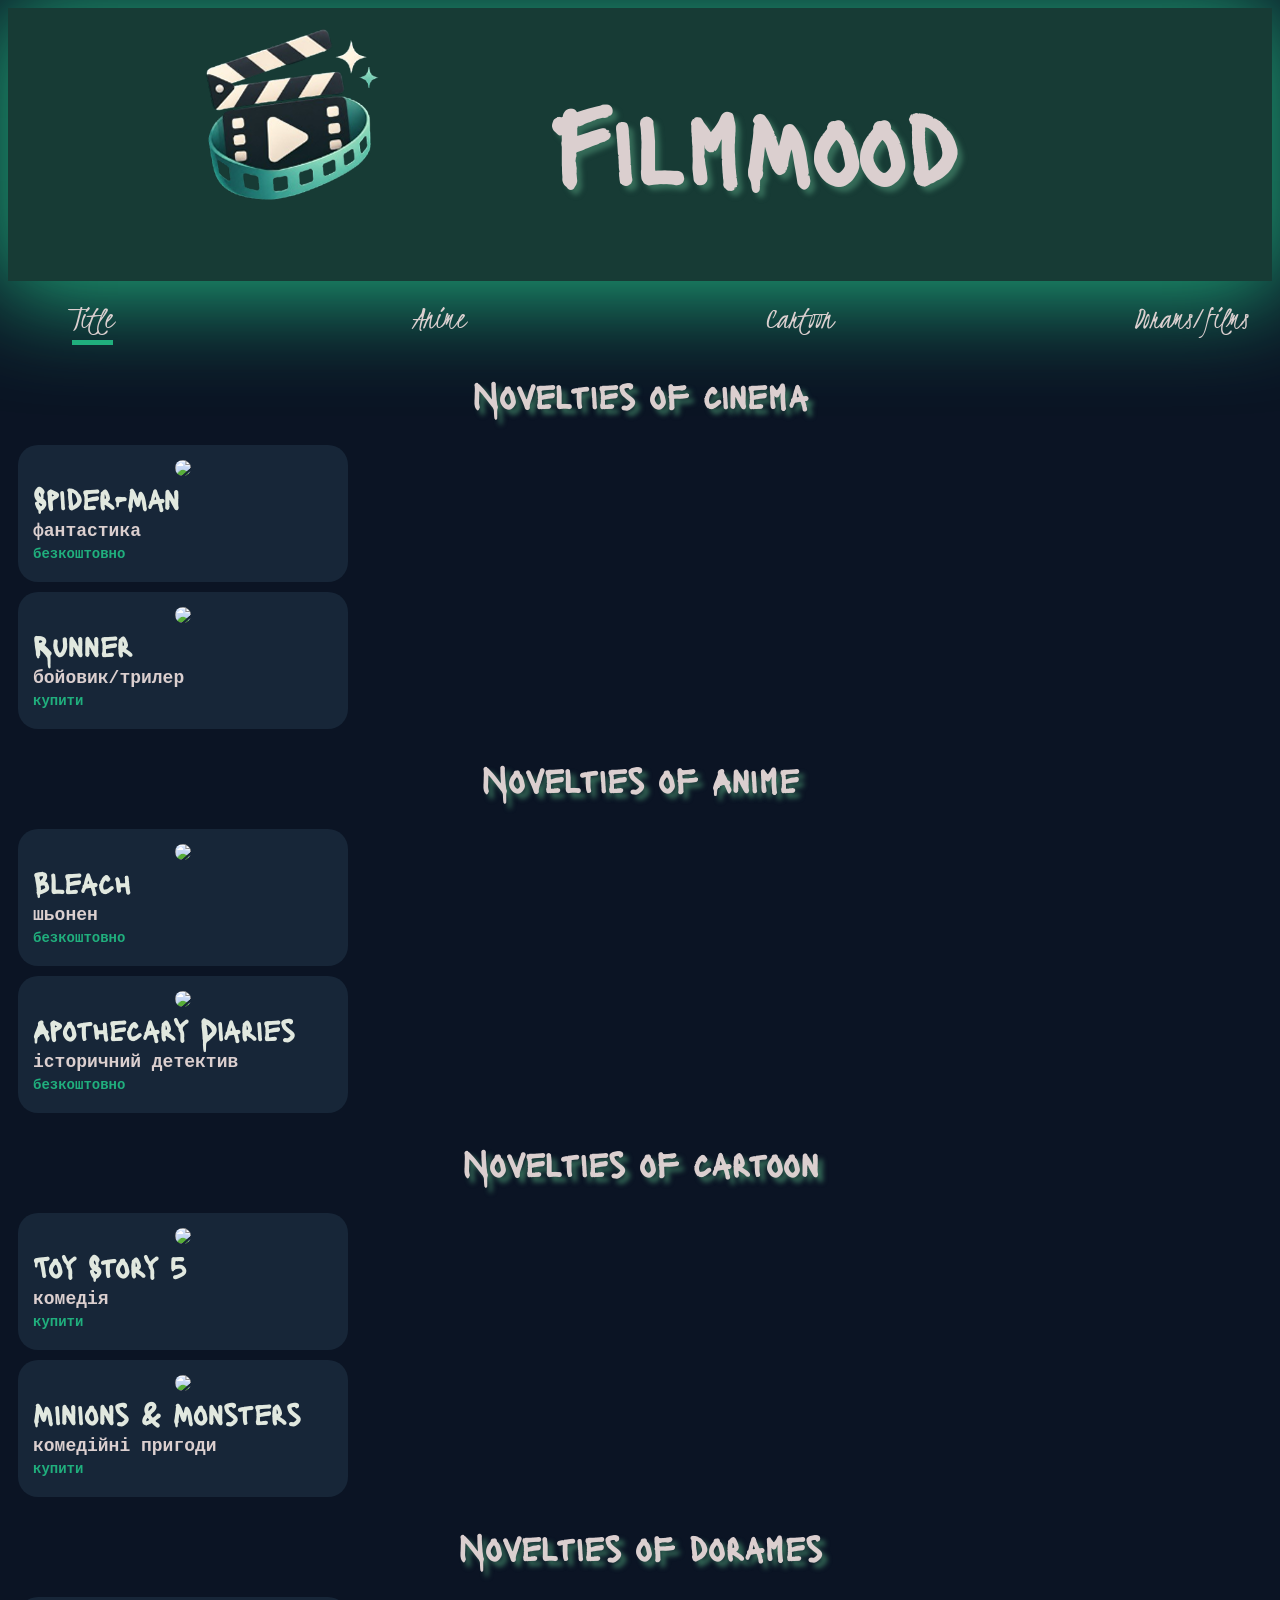
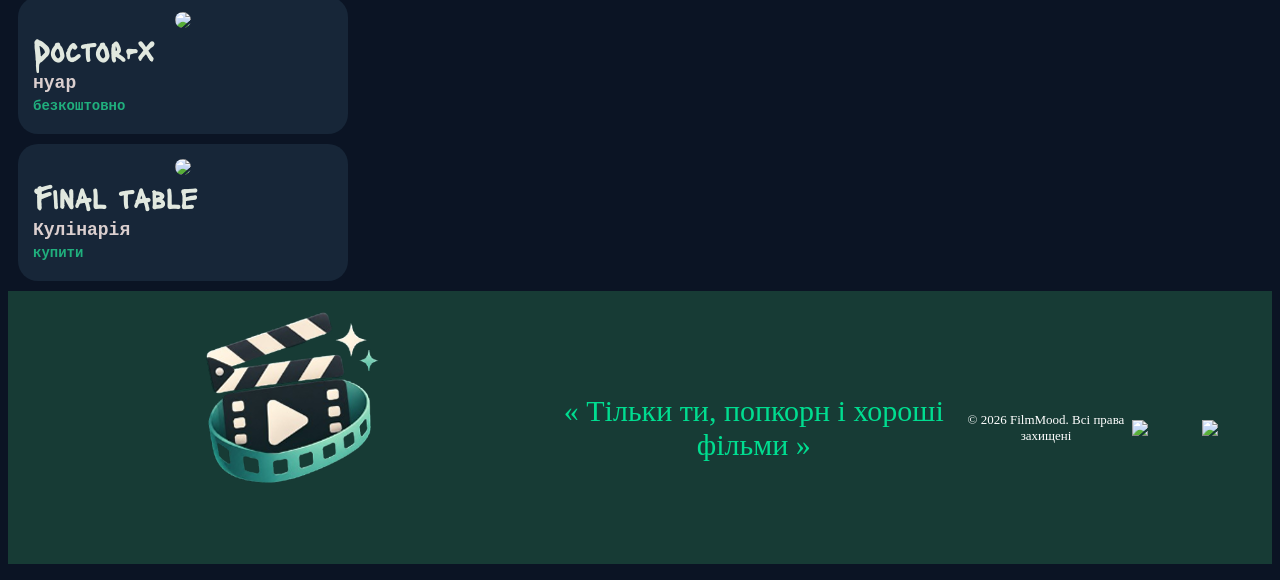
==== index.html @ c06ae925 "Basically, everything is done, but the cards are positioned incorrectly, and the footer isn't quite " ====
<!DOCTYPE html>
<html lang="en">
<head>
    <meta charset="UTF-8">
    <meta name="viewport" content="width=device-width, initial-scale=1.0">
    <title>Document</title>
    <link rel="stylesheet" href="style.css">
</head>
<body>
    <script src="script.js"></script>
    <header>
        <img class="logo" src="logo.png">
        <h1>FilmMood</h1>
    </header>
    <nav>
        <ul>
            <li class="line">Title</li>
            <li>Anime</li>
            <li>Cartoon</li>
            <li>Dorams/films</li>
        </ul>
    </nav>

    <main>
        <h2>Novelties of cinema</h2>
        <div class="Noc">
        <div class="card">
            <img class="films" src="https://thumb.wikimedia.org/wikipedia/en/thumb/9/9a/Spider-Man_Brand_New_Day_poster.jpg/250px-Spider-Man_Brand_New_Day_poster.jpg?utm_source=en.wikipedia.org&utm_campaign=parser&utm_content=thumbnail">
            <h4 class="name">Spider-Man</h4>
            <h5 class="genry">фантастика</h5>
            <h6 class="Freebuy">безкоштовно</h6>
        </div>
        <div class="card">
            <img class="films" src="https://m.media-amazon.com/images/M/MV5BOThmN2YyMzMtN2Y2Zi00MjViLTg2NzQtNGM0ZDU3ZDAyYThhXkEyXkFqcGc@._V1_FMjpg_UX1000_.jpg">
            <h4 class="name">Runner</h4>
            <h5 class="genry">бойовик/трилер</h5>
            <h6 class="Freebuy">купити</h6>
        </div>
        </div>

        <h2>Novelties of Anime</h2>
        <div class="Noa">
         <div class="card">
            <img class="films" src="https://encrypted-tbn0.gstatic.com/images?q=tbn:ANd9GcRFoAQlCctjVgiwC93IUdDPCcVW54shdFT6TCxmB1zszD07LNyOIKJiSaw&s=10">
            <h4 class="name">Bleach</h4>
            <h5 class="genry">шьонен</h5>
            <h6 class="Freebuy">безкоштовно</h6>
         </div>
         <div class="card">
            <img class="films" src="https://static.yakaboo.ua/media/catalog/product/k/u/kusuriya_no_hitorigoto-3_jacket-ua-1020x1560.jpg">
            <h4 class="name">Apothecary Diaries</h4>
            <h5 class="genry">історичний детектив</h5>
            <h6 class="Freebuy">безкоштовно</h6>
         </div>
        </div>


        <h2>Novelties of cartoon</h2>
        <div class="Noct">
        <div class="card">
            <img class="films" src="https://thumb.wikimedia.org/wikipedia/en/thumb/0/08/Toy_Story_5_poster.jpg/250px-Toy_Story_5_poster.jpg?utm_source=en.wikipedia.org&utm_campaign=parser&utm_content=thumbnail">
            <h4 class="name">Toy Story 5</h4>
            <h5 class="genry">комедія</h5>
            <h6 class="Freebuy">купити</h6>
        </div>
        <div class="card">
            <img class="films" src="https://m.media-amazon.com/images/M/MV5BZjZkNzgyYTUtNjA1Yy00OTNmLTg5YWEtNmU4ZGM0ZjkwMmZhXkEyXkFqcGc@._V1_.jpg">
            <h4 class="name">Minions & Monsters</h4>
            <h5 class="genry">комедійні пригоди</h5>
            <h6 class="Freebuy">купити</h6>
        </div>
        </div>

        <h2>Novelties of dorames</h2>
        <div class="Nod">
        <div class="card">
            <img class="films" src="https://m.media-amazon.com/images/M/MV5BNGM2YmJmYjEtYzM3Yi00NTM1LWJhYmMtOWMyMzEzZDBlYzQwXkEyXkFqcGc@._V1_.jpg">
            <h4 class="name">Doctor-X</h4>
            <h5 class="genry">нуар</h5>
            <h6 class="Freebuy">безкоштовно</h6>
        </div>
        <div class="card">
            <img class="films" src="https://encrypted-tbn0.gstatic.com/images?q=tbn:ANd9GcQjYSuNGYl3VYTRoQP1Ye0yZyS2nHsPxU53H6LZZL9EVw&s">
            <h4 class="name">Final table</h4>
            <h5 class="genry">Кулінарія</h5>
            <h6 class="Freebuy">купити</h6>
        </div>
        </div>

    </main>

    <footer>
        <img class="logo" src="logo.png">
        <p class="big">«  Тільки ти, попкорн і хороші фільми  »</p>
        <p class="smal">© 2026 FilmMood. Всі права захищені</p>
        <img class="sm" src="https://static.vecteezy.com/system/resources/previews/018/930/415/non_2x/instagram-logo-instagram-icon-transparent-free-png.png">
        <img class="sm" src="https://static.vecteezy.com/system/resources/thumbnails/023/986/939/small/tiktok-logo-tiktok-logo-transparent-tiktok-icon-transparent-free-free-png.png">
    </footer>
</body>
</html>
---- style.css ----
@import url('https://fonts.googleapis.com/css2?family=Lacquer&family=Roboto:ital,wght@0,100..900;1,100..900&display=swap');
@import url('https://fonts.googleapis.com/css2?family=Kristi&family=Lacquer&family=Roboto:ital,wght@0,100..900;1,100..900&display=swap');
@import url('https://fonts.googleapis.com/css2?family=Castoro+Titling&family=Kristi&family=Lacquer&family=Roboto:ital,wght@0,100..900;1,100..900&display=swap');

body{
    background-color: #0B1424;
    text-align: center;
    color: #DBCFCF ;
}

.logo{
    margin-left: 150px;
    margin-right: 100px;
}

header{
    background-color: #173B35;
    font-family: 'Lacquer';
    display: flex;
    justify-content: left;
    align-items: center;
    font-size: 50px;
    box-shadow: 0 5px 100px 10px #20AF7D;
}

h1{
    text-shadow: 5px 5px 5px #356B58;
}


ul{
    display: flex;
    justify-content: center;
    gap: 300px;
}

li{
    list-style:none;
    font-family: 'Kristi';
    font-size: 35px;
}

.line{
    border-bottom: solid 5px #20AF7D;
}

h2{
    font-family: 'Lacquer';
    text-shadow: 5px 5px 5px #356B58;
    font-size: 35px;
}

.films{
    height: 250px;
    border-radius: 20px;
}

.Nof{
    display: flex;
    justify-content: center;
    gap: 20px;
}


.card{
    background-color: #172638;
    border-radius: 20px;
    width: 300px;
    padding: 15px;
    margin: 10px;

}

.card:hover{
    background-color: #172638;
    border-radius: 20px;
    width: 300px;
    padding: 15px;
    margin: 10px;
    box-shadow: 10px 10px  15px 5px #356B58;
}

.name{
    color: #E1E8DF;
    font-size: 30px;
    font-family: 'Lacquer';
    text-align: left;
    margin-top: 0;
    margin-bottom: 5px;
}

.genry{
    color: #DBCFCF;
    font-size: 18px;
    font-family: monospace;
    text-align: left;
    margin-top: 0;
    margin-bottom: 5px;
}

.Freebuy{
    color: #20AF7D;
    font-size: 14px;
    font-family: monospace;
    text-align: left;
    margin-top: 0;
    margin-bottom: 5px;
}

.sm{
    border: 100%;
    width: 85px;
}

footer{
    background-color: #173B35;
    font-family: 'Castoro+Titling';
    display: flex;
    justify-content: center;
    align-items: center;
    font-size: 25px;
}

.big{
    font-size: 30px;
    color: #00DD90;
}

.smal{
    display: block;
    font-size: 13px;
    color: #ffffff;
}
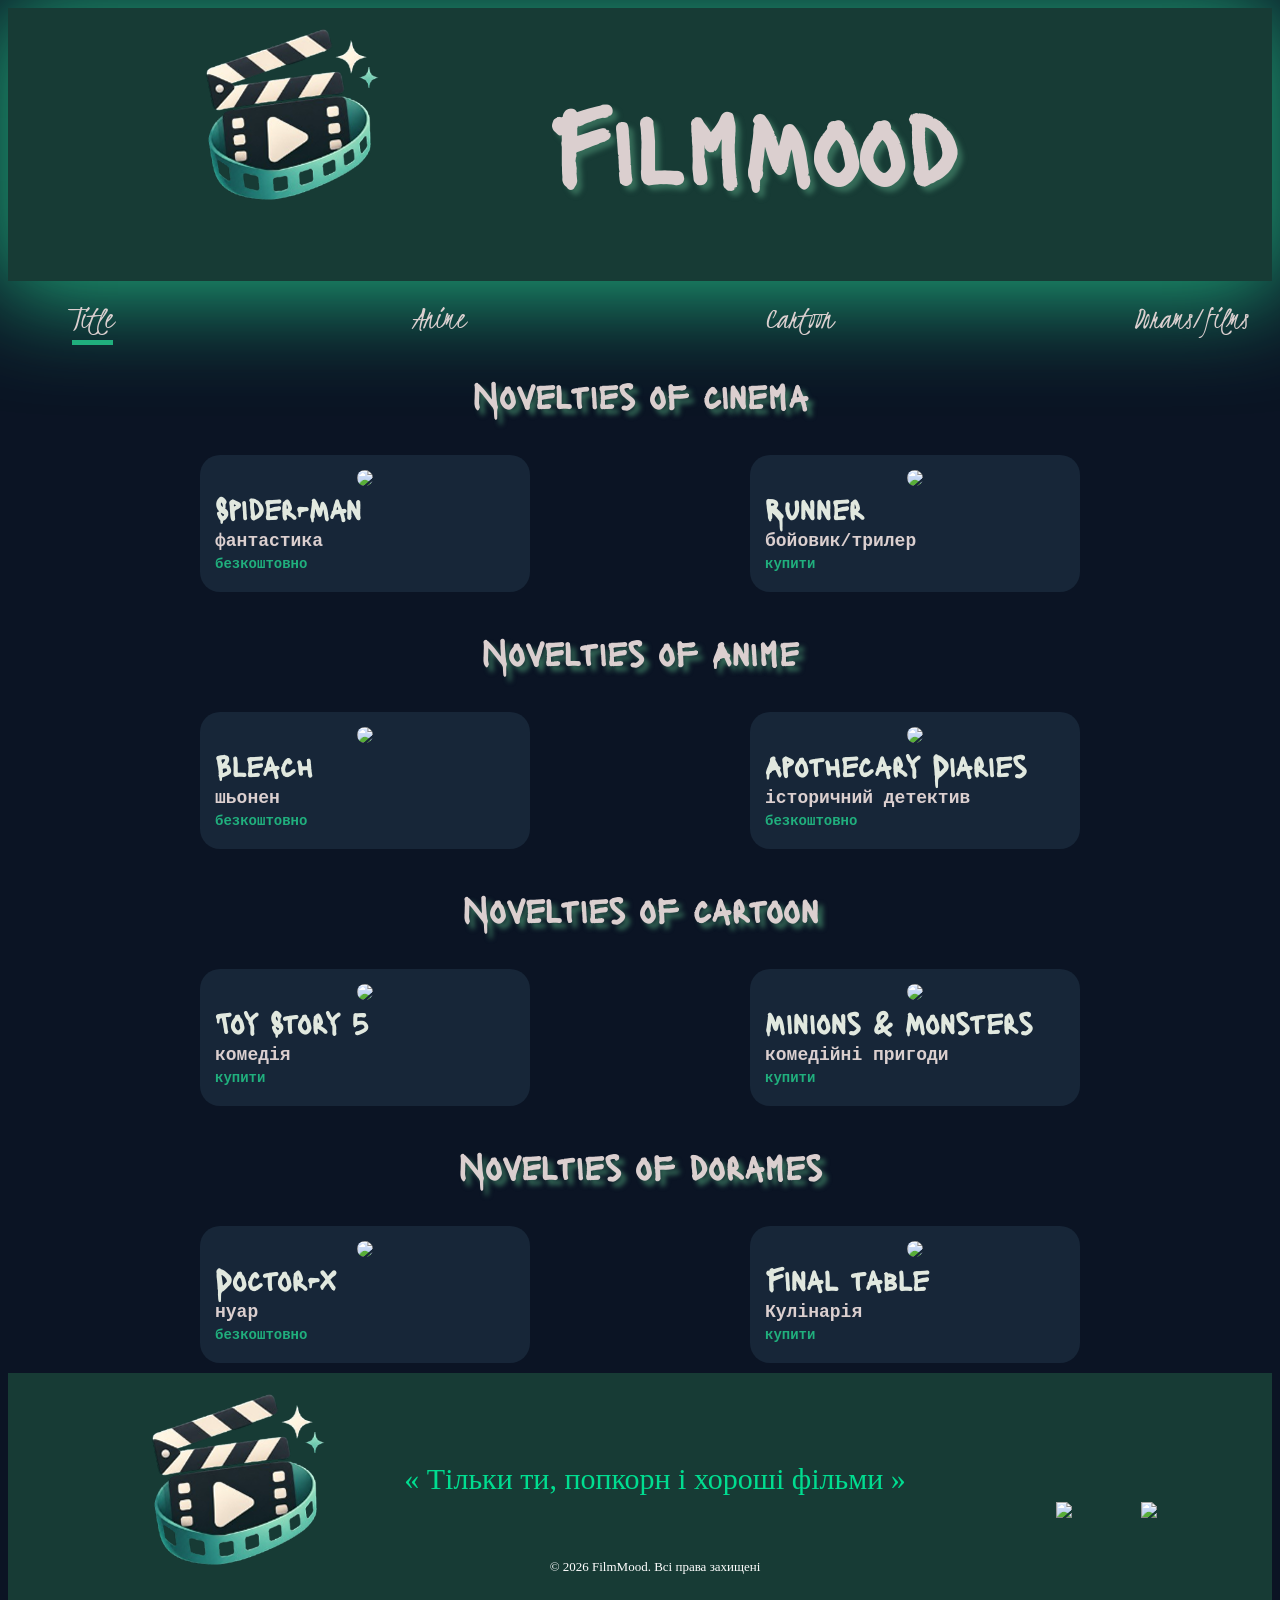
==== commit ba07e0ff: "css and html for the first page are fully ready" ====
--- a/index.html
+++ b/index.html
@@ -39,7 +39,7 @@
         </div>
 
         <h2>Novelties of Anime</h2>
-        <div class="Noa">
+        <div class="Noc">
          <div class="card">
             <img class="films" src="https://encrypted-tbn0.gstatic.com/images?q=tbn:ANd9GcRFoAQlCctjVgiwC93IUdDPCcVW54shdFT6TCxmB1zszD07LNyOIKJiSaw&s=10">
             <h4 class="name">Bleach</h4>
@@ -56,7 +56,7 @@
 
 
         <h2>Novelties of cartoon</h2>
-        <div class="Noct">
+        <div class="Noc">
         <div class="card">
             <img class="films" src="https://thumb.wikimedia.org/wikipedia/en/thumb/0/08/Toy_Story_5_poster.jpg/250px-Toy_Story_5_poster.jpg?utm_source=en.wikipedia.org&utm_campaign=parser&utm_content=thumbnail">
             <h4 class="name">Toy Story 5</h4>
@@ -72,7 +72,7 @@
         </div>
 
         <h2>Novelties of dorames</h2>
-        <div class="Nod">
+        <div class="Noc">
         <div class="card">
             <img class="films" src="https://m.media-amazon.com/images/M/MV5BNGM2YmJmYjEtYzM3Yi00NTM1LWJhYmMtOWMyMzEzZDBlYzQwXkEyXkFqcGc@._V1_.jpg">
             <h4 class="name">Doctor-X</h4>
@@ -90,9 +90,11 @@
     </main>
 
     <footer>
-        <img class="logo" src="logo.png">
-        <p class="big">«  Тільки ти, попкорн і хороші фільми  »</p>
-        <p class="smal">© 2026 FilmMood. Всі права захищені</p>
+        <img class="logo1" src="logo.png">
+        <div class="ftext">
+         <p class="big">«  Тільки ти, попкорн і хороші фільми  »</p>
+         <p class="smal">© 2026 FilmMood. Всі права захищені</p>
+        </div>
         <img class="sm" src="https://static.vecteezy.com/system/resources/previews/018/930/415/non_2x/instagram-logo-instagram-icon-transparent-free-png.png">
         <img class="sm" src="https://static.vecteezy.com/system/resources/thumbnails/023/986/939/small/tiktok-logo-tiktok-logo-transparent-tiktok-icon-transparent-free-free-png.png">
     </footer>
--- a/style.css
+++ b/style.css
@@ -11,6 +11,11 @@
 .logo{
     margin-left: 150px;
     margin-right: 100px;
+}
+
+.logo1{
+    margin-left: 50px;
+    margin-right: 10px;
 }
 
 header{
@@ -55,10 +60,10 @@
     border-radius: 20px;
 }
 
-.Nof{
+.Noc{
     display: flex;
     justify-content: center;
-    gap: 20px;
+    gap: 200px;
 }
 
 
@@ -121,6 +126,13 @@
     font-size: 25px;
 }
 
+.ftext{
+    display: flex;
+    flex-direction: column;
+    gap: 20px;
+    margin-right: 150px;
+}
+
 .big{
     font-size: 30px;
     color: #00DD90;
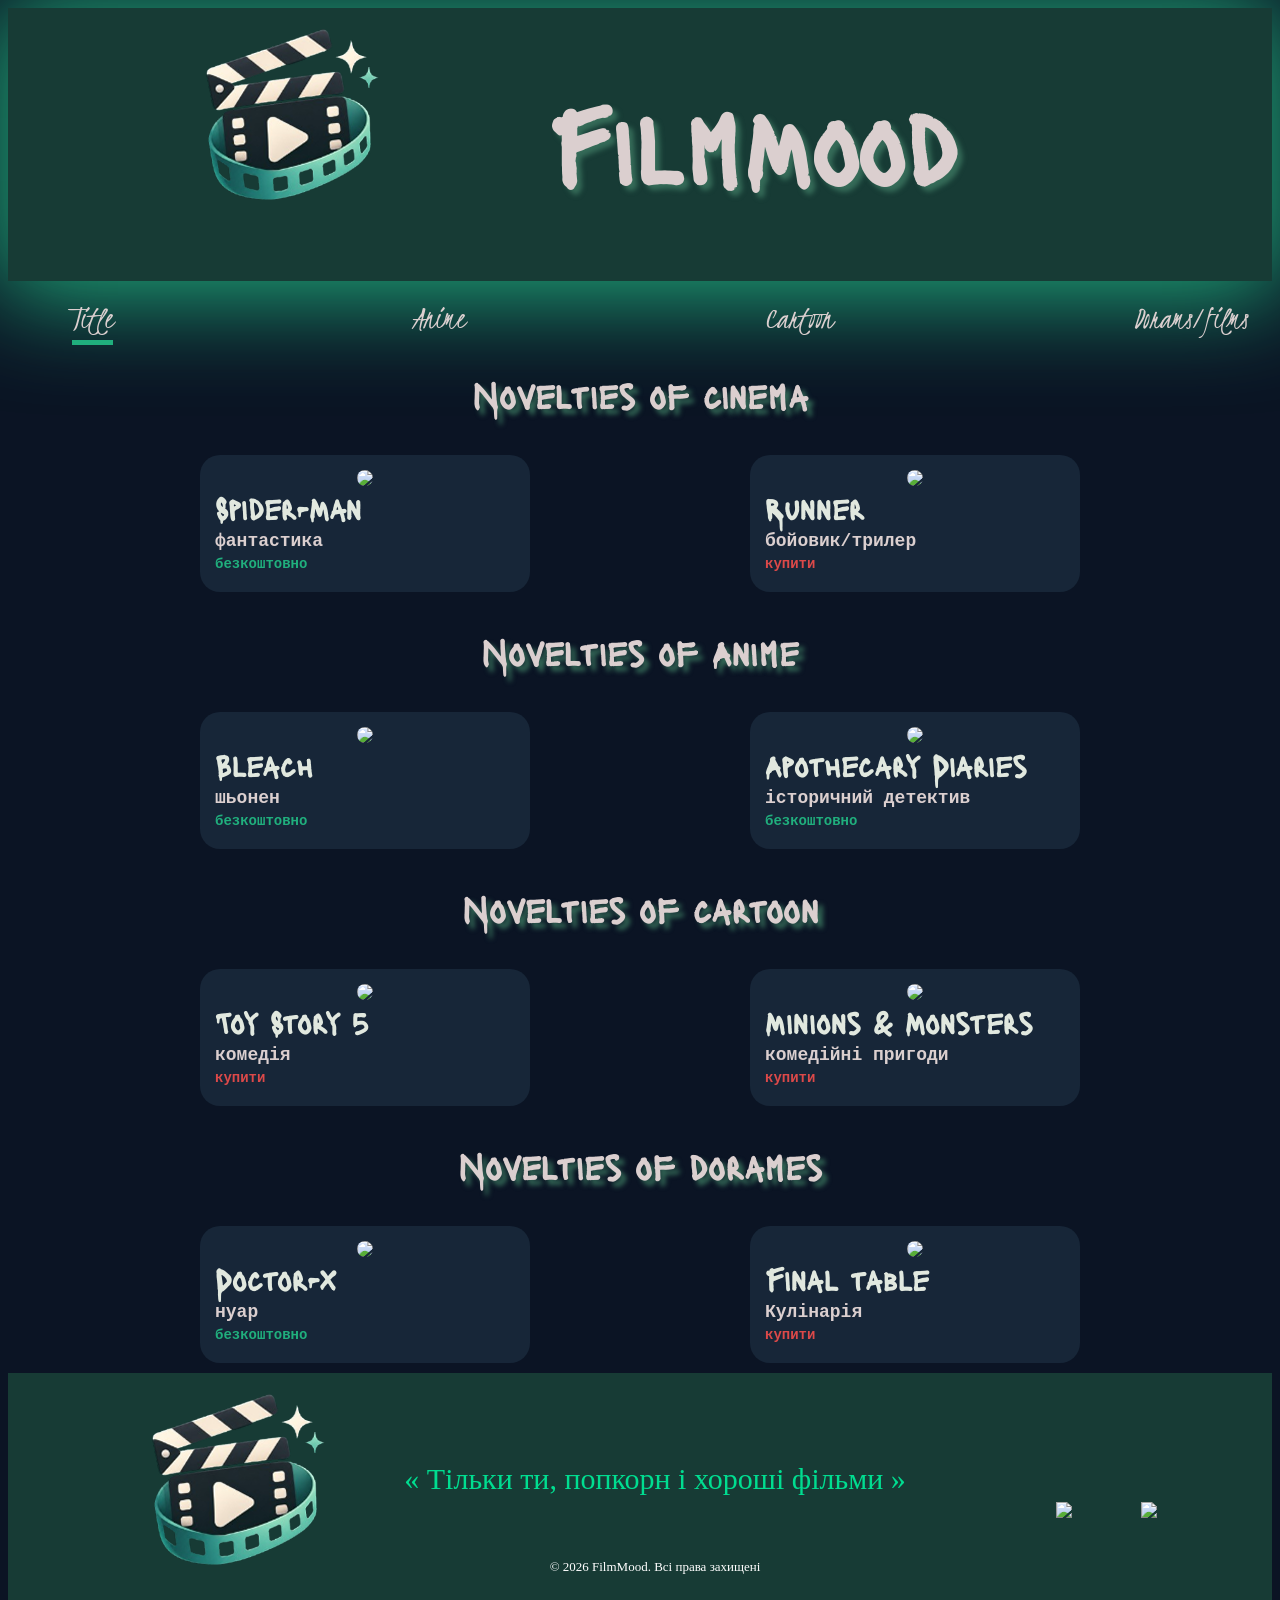
==== commit 63072ac7: "i created the html for the second page and linced it to the css" ====
--- a/index.html
+++ b/index.html
@@ -28,13 +28,13 @@
             <img class="films" src="https://thumb.wikimedia.org/wikipedia/en/thumb/9/9a/Spider-Man_Brand_New_Day_poster.jpg/250px-Spider-Man_Brand_New_Day_poster.jpg?utm_source=en.wikipedia.org&utm_campaign=parser&utm_content=thumbnail">
             <h4 class="name">Spider-Man</h4>
             <h5 class="genry">фантастика</h5>
-            <h6 class="Freebuy">безкоштовно</h6>
+            <h6 class="Free">безкоштовно</h6>
         </div>
         <div class="card">
             <img class="films" src="https://m.media-amazon.com/images/M/MV5BOThmN2YyMzMtN2Y2Zi00MjViLTg2NzQtNGM0ZDU3ZDAyYThhXkEyXkFqcGc@._V1_FMjpg_UX1000_.jpg">
             <h4 class="name">Runner</h4>
             <h5 class="genry">бойовик/трилер</h5>
-            <h6 class="Freebuy">купити</h6>
+            <h6 class="Buy">купити</h6>
         </div>
         </div>
 
@@ -44,13 +44,13 @@
             <img class="films" src="https://encrypted-tbn0.gstatic.com/images?q=tbn:ANd9GcRFoAQlCctjVgiwC93IUdDPCcVW54shdFT6TCxmB1zszD07LNyOIKJiSaw&s=10">
             <h4 class="name">Bleach</h4>
             <h5 class="genry">шьонен</h5>
-            <h6 class="Freebuy">безкоштовно</h6>
+            <h6 class="Free">безкоштовно</h6>
          </div>
          <div class="card">
             <img class="films" src="https://static.yakaboo.ua/media/catalog/product/k/u/kusuriya_no_hitorigoto-3_jacket-ua-1020x1560.jpg">
             <h4 class="name">Apothecary Diaries</h4>
             <h5 class="genry">історичний детектив</h5>
-            <h6 class="Freebuy">безкоштовно</h6>
+            <h6 class="Free">безкоштовно</h6>
          </div>
         </div>
 
@@ -61,13 +61,13 @@
             <img class="films" src="https://thumb.wikimedia.org/wikipedia/en/thumb/0/08/Toy_Story_5_poster.jpg/250px-Toy_Story_5_poster.jpg?utm_source=en.wikipedia.org&utm_campaign=parser&utm_content=thumbnail">
             <h4 class="name">Toy Story 5</h4>
             <h5 class="genry">комедія</h5>
-            <h6 class="Freebuy">купити</h6>
+            <h6 class="Buy">купити</h6>
         </div>
         <div class="card">
             <img class="films" src="https://m.media-amazon.com/images/M/MV5BZjZkNzgyYTUtNjA1Yy00OTNmLTg5YWEtNmU4ZGM0ZjkwMmZhXkEyXkFqcGc@._V1_.jpg">
             <h4 class="name">Minions & Monsters</h4>
             <h5 class="genry">комедійні пригоди</h5>
-            <h6 class="Freebuy">купити</h6>
+            <h6 class="Buy">купити</h6>
         </div>
         </div>
 
@@ -77,13 +77,13 @@
             <img class="films" src="https://m.media-amazon.com/images/M/MV5BNGM2YmJmYjEtYzM3Yi00NTM1LWJhYmMtOWMyMzEzZDBlYzQwXkEyXkFqcGc@._V1_.jpg">
             <h4 class="name">Doctor-X</h4>
             <h5 class="genry">нуар</h5>
-            <h6 class="Freebuy">безкоштовно</h6>
+            <h6 class="Free">безкоштовно</h6>
         </div>
         <div class="card">
             <img class="films" src="https://encrypted-tbn0.gstatic.com/images?q=tbn:ANd9GcQjYSuNGYl3VYTRoQP1Ye0yZyS2nHsPxU53H6LZZL9EVw&s">
             <h4 class="name">Final table</h4>
             <h5 class="genry">Кулінарія</h5>
-            <h6 class="Freebuy">купити</h6>
+            <h6 class="Buy">купити</h6>
         </div>
         </div>
 
--- a/style.css
+++ b/style.css
@@ -103,7 +103,7 @@
     margin-bottom: 5px;
 }
 
-.Freebuy{
+.Free{
     color: #20AF7D;
     font-size: 14px;
     font-family: monospace;
@@ -111,6 +111,16 @@
     margin-top: 0;
     margin-bottom: 5px;
 }
+
+.Buy{
+    color: #DC4949;
+    font-size: 14px;
+    font-family: monospace;
+    text-align: left;
+    margin-top: 0;
+    margin-bottom: 5px;
+}
+
 
 .sm{
     border: 100%;
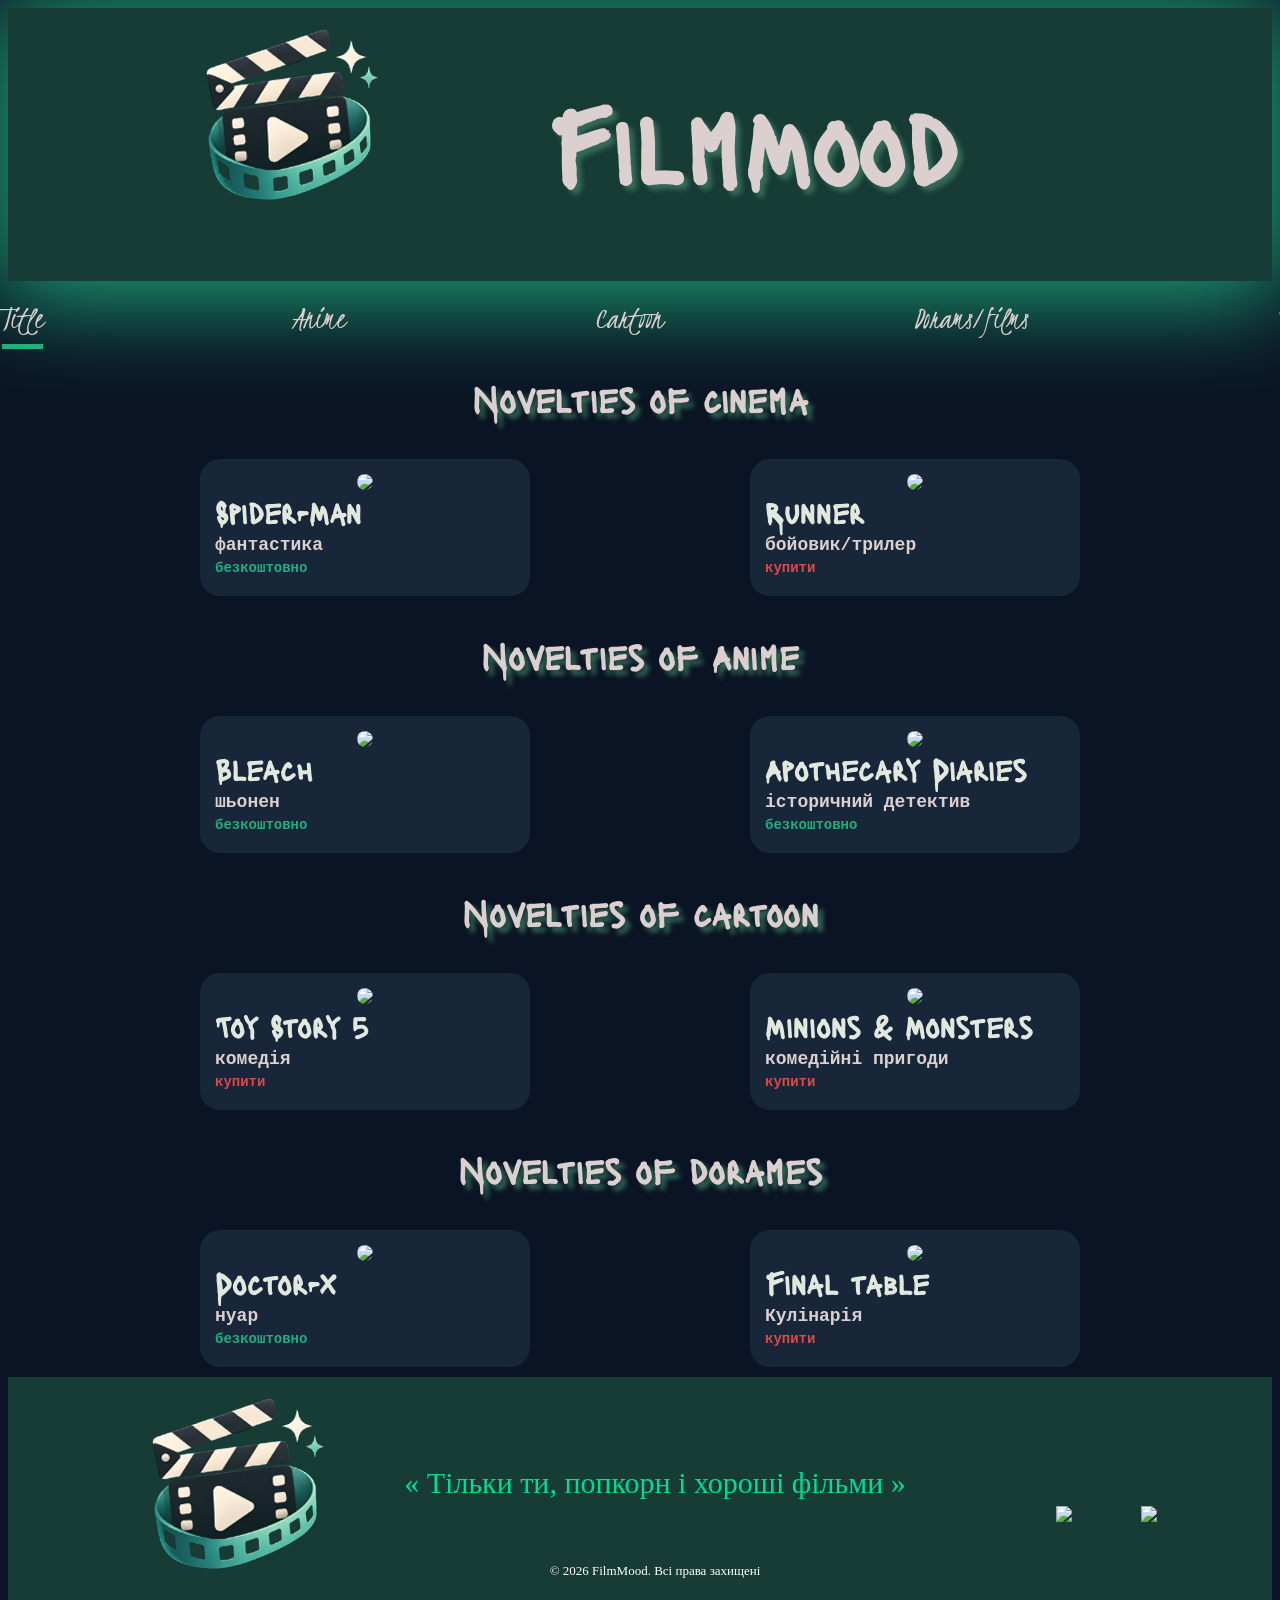
==== commit bf5ee12b: "added another nav element" ====
--- a/index.html
+++ b/index.html
@@ -18,6 +18,7 @@
             <li>Anime</li>
             <li>Cartoon</li>
             <li>Dorams/films</li>
+            <li><img class="busket" src="free-icon-add-product-12457799.png"></li>
         </ul>
     </nav>
 
--- a/style.css
+++ b/style.css
@@ -36,7 +36,7 @@
 ul{
     display: flex;
     justify-content: center;
-    gap: 300px;
+    gap: 250px;
 }
 
 li{
@@ -152,4 +152,8 @@
     display: block;
     font-size: 13px;
     color: #ffffff;
+}
+
+.busket{
+    height: 40px;
 }
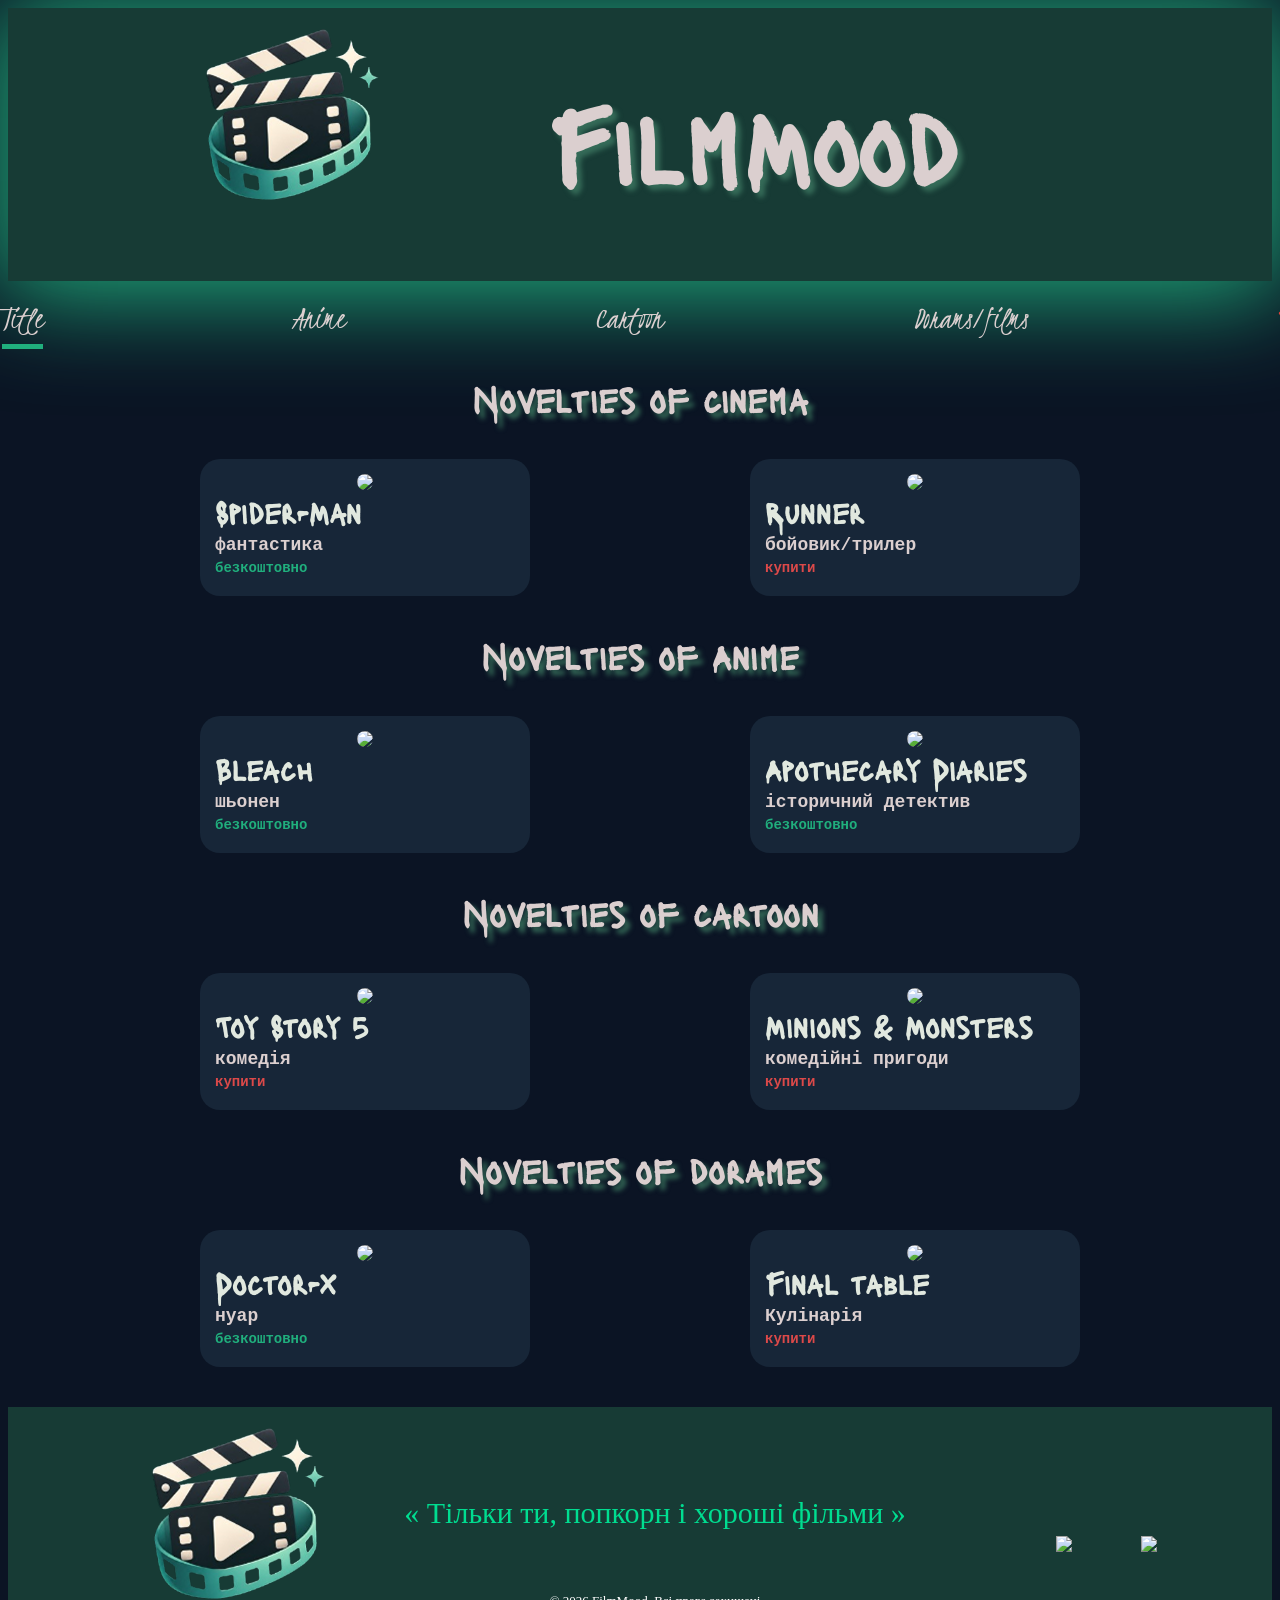
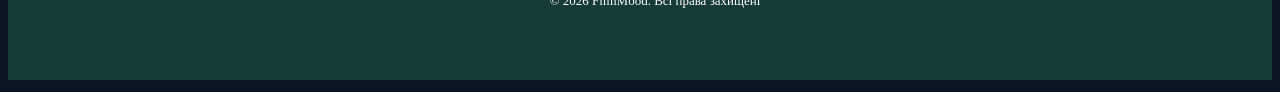
==== commit f33b05da: "finished the busket and added it to the nav" ====
--- a/index.html
+++ b/index.html
@@ -3,7 +3,7 @@
 <head>
     <meta charset="UTF-8">
     <meta name="viewport" content="width=device-width, initial-scale=1.0">
-    <title>Document</title>
+    <title>Title</title>
     <link rel="stylesheet" href="style.css">
 </head>
 <body>
--- a/style.css
+++ b/style.css
@@ -6,6 +6,10 @@
     background-color: #0B1424;
     text-align: center;
     color: #DBCFCF ;
+}
+
+main{
+    margin-bottom: 30px;
 }
 
 .logo{
@@ -156,4 +160,12 @@
 
 .busket{
     height: 40px;
+}
+
+button{
+    background-color: #356B58;
+    border-radius: 50px;
+    color: #E1E8DF;
+    font-family: 'Lacquer';
+    font-size: 25px;
 }
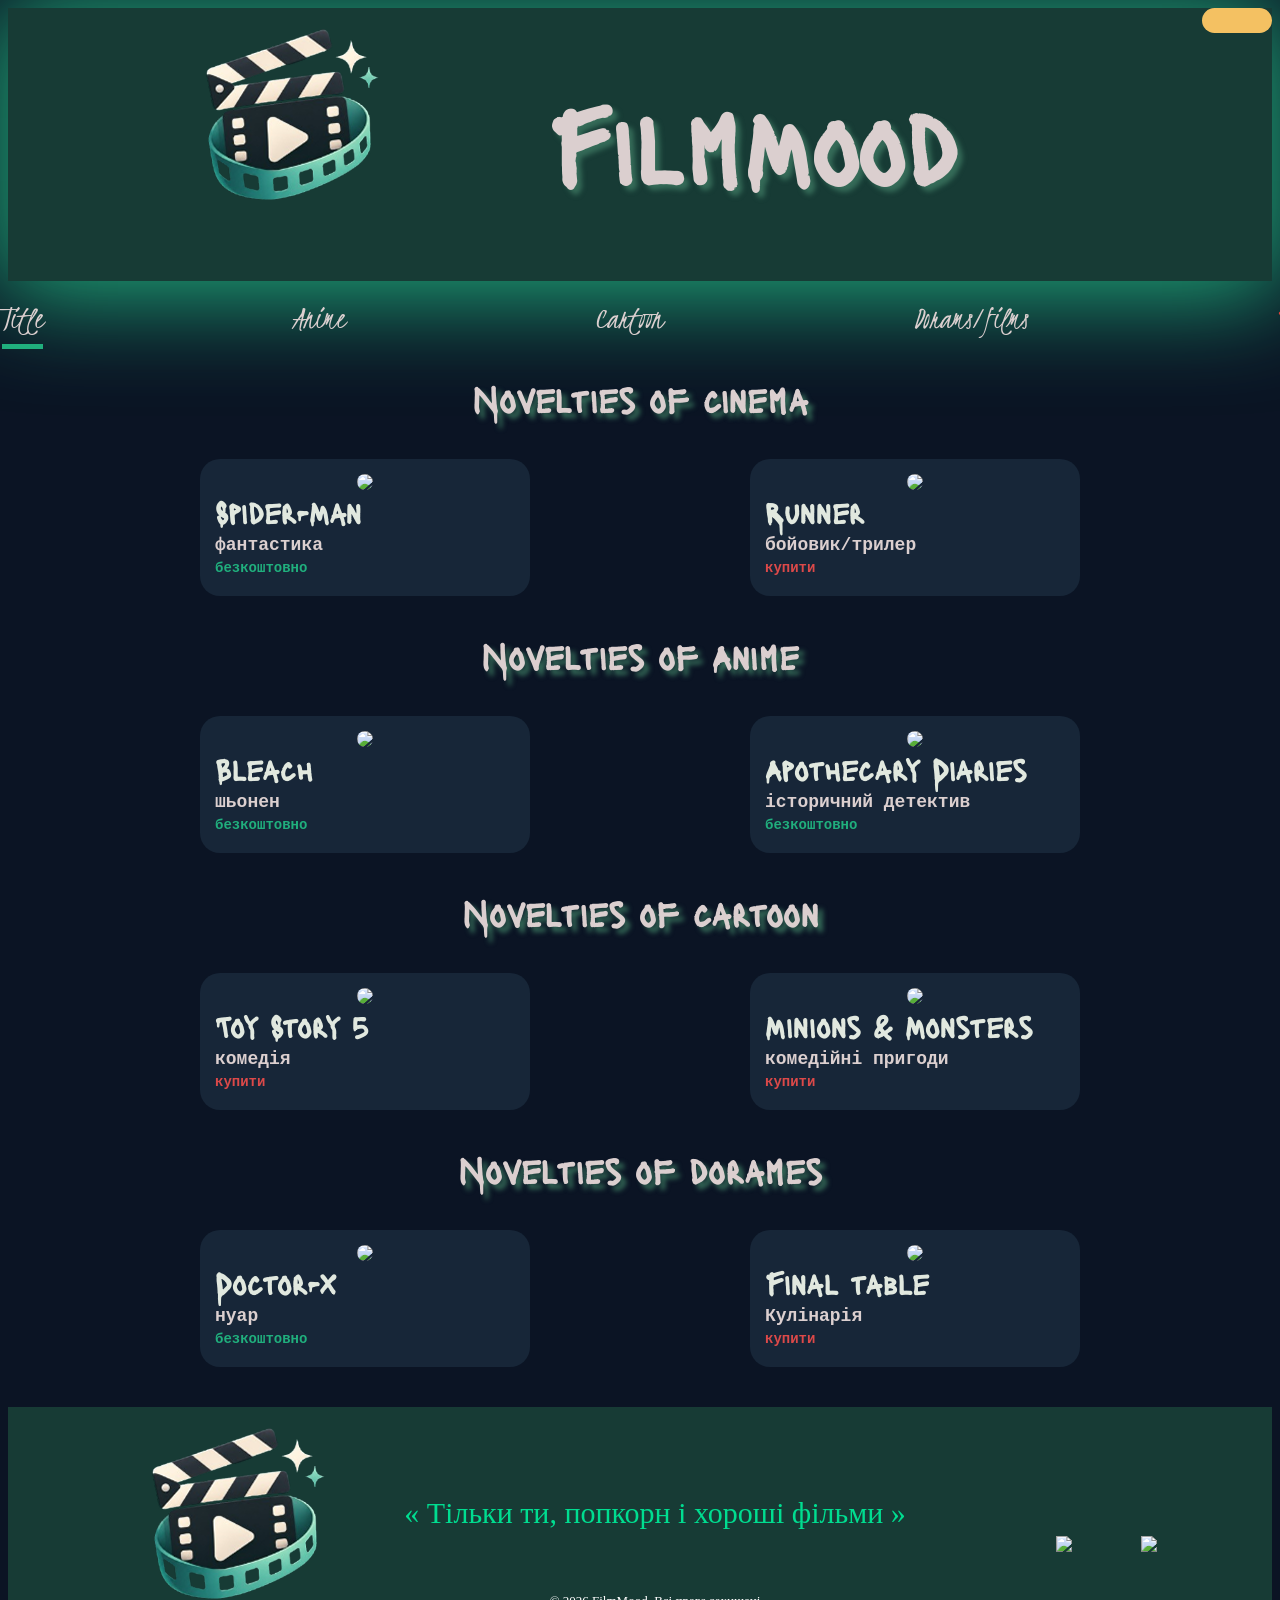
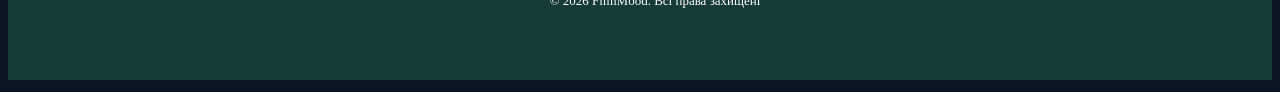
==== commit 6dc745e2: "i created the css for theme switching on the website its shown in the video at the 11 05 mark" ====
--- a/index.html
+++ b/index.html
@@ -5,20 +5,30 @@
     <meta name="viewport" content="width=device-width, initial-scale=1.0">
     <title>Title</title>
     <link rel="stylesheet" href="style.css">
+    <link rel="stylesheet" href="https://cloudflare.com">
 </head>
 <body>
     <script src="script.js"></script>
     <header>
         <img class="logo" src="logo.png">
         <h1>FilmMood</h1>
+        <div class="footerswitch">
+            <div class="switch_container">
+                <input type="checkbox" id="switch">
+                <label for="switch" class="label">
+                    <i class="fa-light fa-sun-bright"></i>
+                    <i class="fa-graphite fa-thin fa-moon"></i>
+                </label>
+            </div>
+        </div>
     </header>
     <nav>
         <ul>
             <li class="line">Title</li>
-            <li>Anime</li>
-            <li>Cartoon</li>
-            <li>Dorams/films</li>
-            <li><img class="busket" src="free-icon-add-product-12457799.png"></li>
+            <li><a href="anime.html">Anime</a></li>
+            <li><a href="cartton.html">Cartoon</a></li>
+            <li><a href="FilmDoram.html">Dorams/films</a></li>
+            <li><a href="busket.html"><img class="busket" src="free-icon-add-product-12457799.png"></a></li>
         </ul>
     </nav>
 
--- a/style.css
+++ b/style.css
@@ -2,10 +2,48 @@
 @import url('https://fonts.googleapis.com/css2?family=Kristi&family=Lacquer&family=Roboto:ital,wght@0,100..900;1,100..900&display=swap');
 @import url('https://fonts.googleapis.com/css2?family=Castoro+Titling&family=Kristi&family=Lacquer&family=Roboto:ital,wght@0,100..900;1,100..900&display=swap');
 
+:root{
+    --bg-color:#0B1424;
+    --color: #DBCFCF;
+    --bg-header: #173B35;
+    --box-shadow: #20AF7D;
+    --text-shadow: #356B58;
+    --border-bottom: #20AF7D;
+    --bg-card-color: #172638;
+    --box-shadow-card: #356B58;
+    --color-name: #E1E8DF;
+    --color-free: #20AF7D;
+    --color-buy: #DC4949;
+    --bg: #173B35;
+    --color-big: #00DD90;
+    --color-smal: #ffffff;
+    --bg-btn: #356B58;
+    --color-btn: #E1E8DF;
+}
+
+[data-sceme="light"]{
+    --bg-color:#F1F5F0;
+    --color: #294139;
+    --bg-header: #28926d;
+    --box-shadow: #20AF7D;
+    --text-shadow: #356B58;
+    --border-bottom: #20AF7D;
+    --bg-card-color: #E5EEE6;
+    --box-shadow-card: #356B58;
+    --color-name: #294139;
+    --color-free: #20AF7D;
+    --color-buy: #DC4949;
+    --bg:#28926d;
+    --color-big: #00DD90;
+    --color-smal: #000000;
+    --bg-btn: #356B58;
+    --color-btn: #294139;
+}
+
 body{
-    background-color: #0B1424;
+    background-color:var(--bg-color);
     text-align: center;
-    color: #DBCFCF ;
+    color:var(--color) ;
 }
 
 main{
@@ -23,17 +61,17 @@
 }
 
 header{
-    background-color: #173B35;
+    background-color: var(--bg-header);
     font-family: 'Lacquer';
     display: flex;
     justify-content: left;
     align-items: center;
     font-size: 50px;
-    box-shadow: 0 5px 100px 10px #20AF7D;
+    box-shadow: 0 5px 100px 10px var(--box-shadow);
 }
 
 h1{
-    text-shadow: 5px 5px 5px #356B58;
+    text-shadow: 5px 5px 5px var(--text-shadow);
 }
 
 
@@ -49,13 +87,18 @@
     font-size: 35px;
 }
 
+a{
+    text-decoration: none;
+    color: var(--color);
+}
+
 .line{
-    border-bottom: solid 5px #20AF7D;
+    border-bottom: solid 5px var(--border-bottom);
 }
 
 h2{
     font-family: 'Lacquer';
-    text-shadow: 5px 5px 5px #356B58;
+    text-shadow: 5px 5px 5px var(--text-shadow);
     font-size: 35px;
 }
 
@@ -72,7 +115,7 @@
 
 
 .card{
-    background-color: #172638;
+    background-color: var(--bg-card-color);
     border-radius: 20px;
     width: 300px;
     padding: 15px;
@@ -81,16 +124,16 @@
 }
 
 .card:hover{
-    background-color: #172638;
+    background-color: var(--bg-card-color);
     border-radius: 20px;
     width: 300px;
     padding: 15px;
     margin: 10px;
-    box-shadow: 10px 10px  15px 5px #356B58;
+    box-shadow: 10px 10px  15px 5px var(--box-shadow-card);
 }
 
 .name{
-    color: #E1E8DF;
+    color: var(--color-name);
     font-size: 30px;
     font-family: 'Lacquer';
     text-align: left;
@@ -99,7 +142,7 @@
 }
 
 .genry{
-    color: #DBCFCF;
+    color: var(--color);
     font-size: 18px;
     font-family: monospace;
     text-align: left;
@@ -108,7 +151,7 @@
 }
 
 .Free{
-    color: #20AF7D;
+    color: var(--color-free);
     font-size: 14px;
     font-family: monospace;
     text-align: left;
@@ -117,7 +160,7 @@
 }
 
 .Buy{
-    color: #DC4949;
+    color: var(--color-buy);
     font-size: 14px;
     font-family: monospace;
     text-align: left;
@@ -132,7 +175,7 @@
 }
 
 footer{
-    background-color: #173B35;
+    background-color: var(--bg);
     font-family: 'Castoro+Titling';
     display: flex;
     justify-content: center;
@@ -149,13 +192,13 @@
 
 .big{
     font-size: 30px;
-    color: #00DD90;
+    color: var(--color-big);
 }
 
 .smal{
     display: block;
     font-size: 13px;
-    color: #ffffff;
+    color: var(--color-smal);
 }
 
 .busket{
@@ -163,9 +206,73 @@
 }
 
 button{
-    background-color: #356B58;
+    background-color: var(--bg-btn);
     border-radius: 50px;
-    color: #E1E8DF;
+    color: var(--color-btn);
     font-family: 'Lacquer';
     font-size: 25px;
+}
+
+.footerswitch{
+    display: flex;
+    justify-content: space-around;
+    margin-bottom: auto;
+    margin-left: auto;
+}
+
+.switch_container{
+    display: flex;
+}
+
+#switch{
+    display: none;
+}
+
+.label{
+    position: relative;
+    height: 25px;
+    width: 70px;
+    background-color: #f4c162;
+    border-radius: 2rem;
+    overflow: hidden;
+
+    transition: 0.5s ease;
+}
+
+.label:hover {
+    cursor: pointer;
+}
+
+#switch:checked + .label{
+    background-color: #173B35;
+}
+
+.label::before{
+    content: ;
+    display: block;
+    width: 25px;
+    height: 25px;
+    background-color: #ffffff;
+    position: absolute;
+    border-radius: 50%;
+    transition: 0.8s ease;
+}
+
+.fa-sun-bright,
+.fa-moon{
+    font-size: 1.3rem;
+    position: absolute;
+}
+
+.fa-sun-bright{
+    top: 12%;
+    left: -31%;
+}
+.fa-moon{
+    top: 9%;
+    right: 9%;
+}
+
+#switch:checked + .label::before{
+    transform: translate(45px);
 }
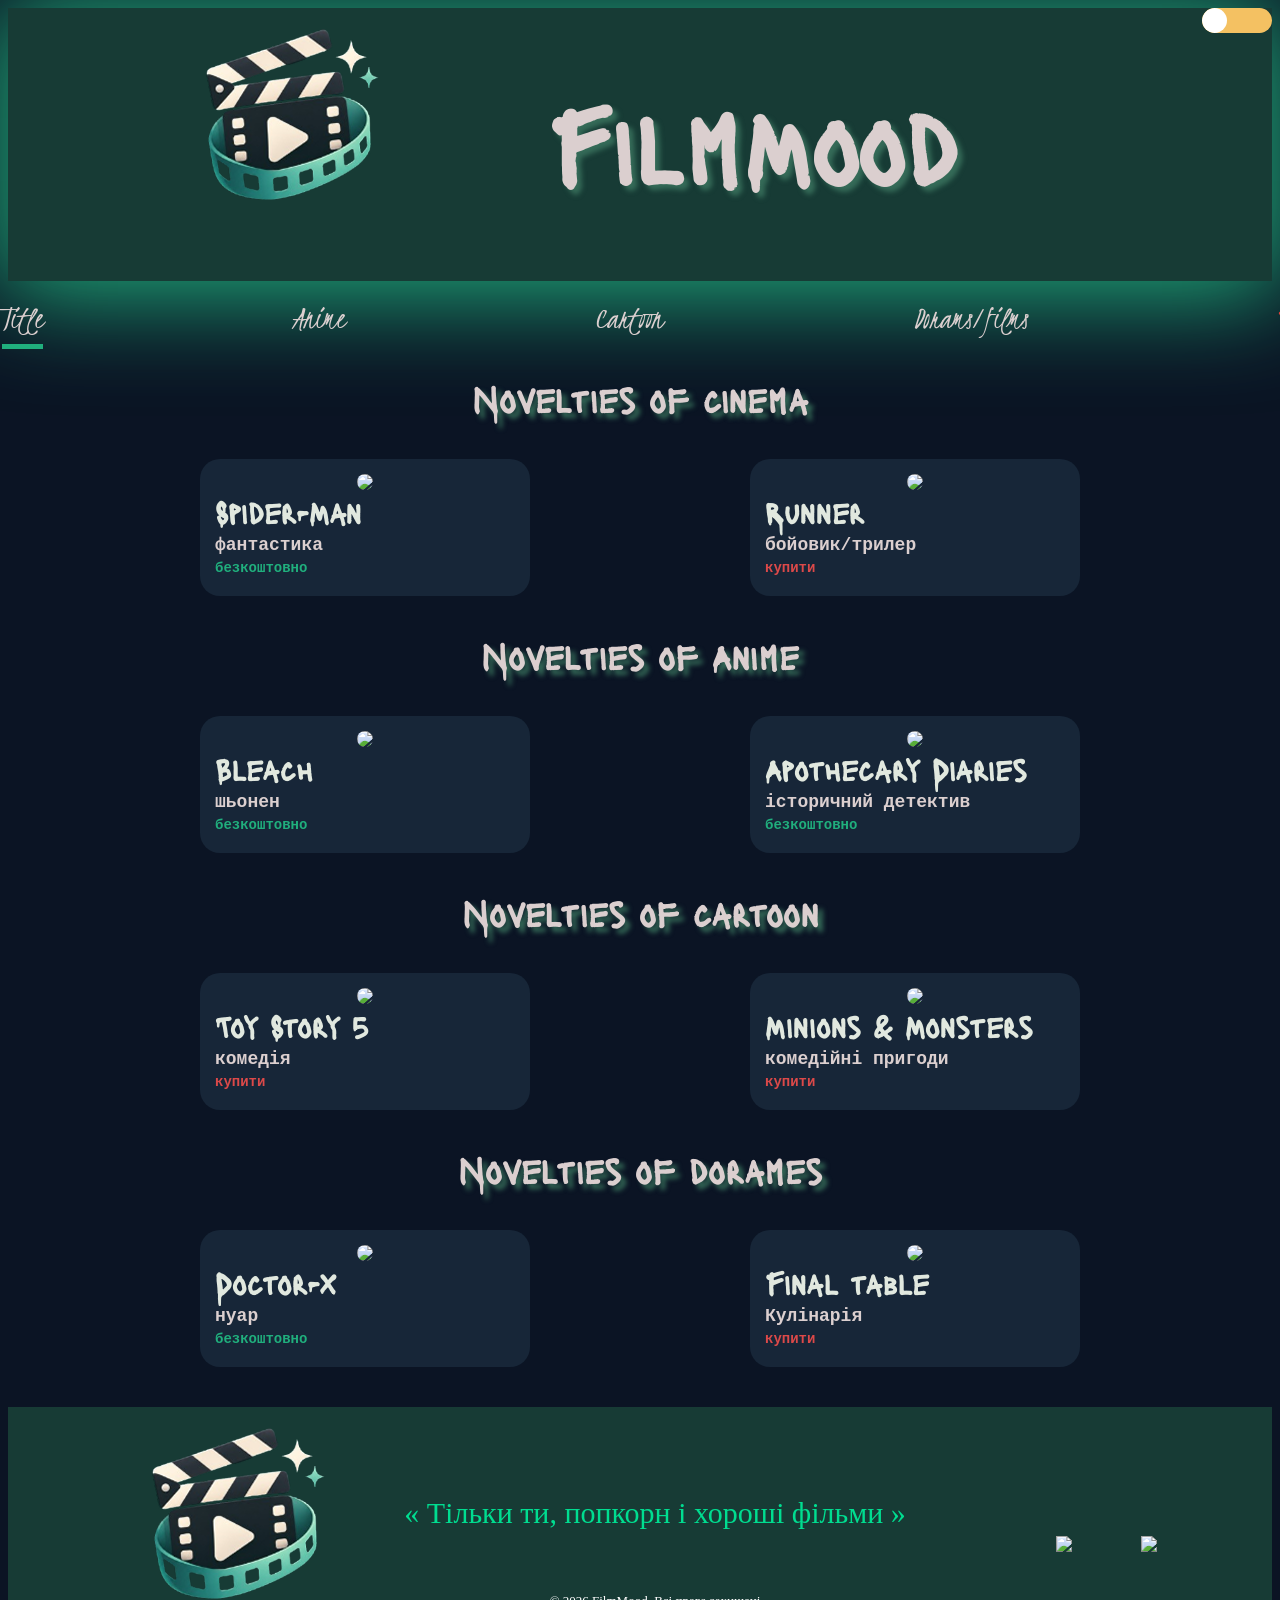
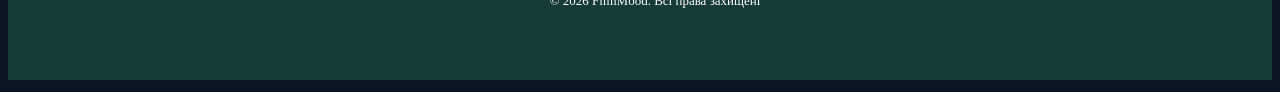
==== commit 9963a874: "i implemented a future where the theme changes colors, thought for now, it only works on the title p" ====
--- a/index.html
+++ b/index.html
@@ -8,7 +8,6 @@
     <link rel="stylesheet" href="https://cloudflare.com">
 </head>
 <body>
-    <script src="script.js"></script>
     <header>
         <img class="logo" src="logo.png">
         <h1>FilmMood</h1>
@@ -109,5 +108,6 @@
         <img class="sm" src="https://static.vecteezy.com/system/resources/previews/018/930/415/non_2x/instagram-logo-instagram-icon-transparent-free-png.png">
         <img class="sm" src="https://static.vecteezy.com/system/resources/thumbnails/023/986/939/small/tiktok-logo-tiktok-logo-transparent-tiktok-icon-transparent-free-free-png.png">
     </footer>
+    <script src="script.js"></script>
 </body>
 </html>
--- a/style.css
+++ b/style.css
@@ -21,7 +21,7 @@
     --color-btn: #E1E8DF;
 }
 
-[data-sceme="light"]{
+[data-scene="light"] {
     --bg-color:#F1F5F0;
     --color: #294139;
     --bg-header: #28926d;
@@ -248,7 +248,7 @@
 }
 
 .label::before{
-    content: ;
+    content: '';
     display: block;
     width: 25px;
     height: 25px;
@@ -275,4 +275,15 @@
 
 #switch:checked + .label::before{
     transform: translate(45px);
+}
+
+#switch:checked + .label .fa-sun-bright{
+    left: 11%;
+}
+#switch:checked + .label .fa-moon{
+    right: -24%;
+}
+
+#switch:active + .label::before{
+    width: 35px;
 }
